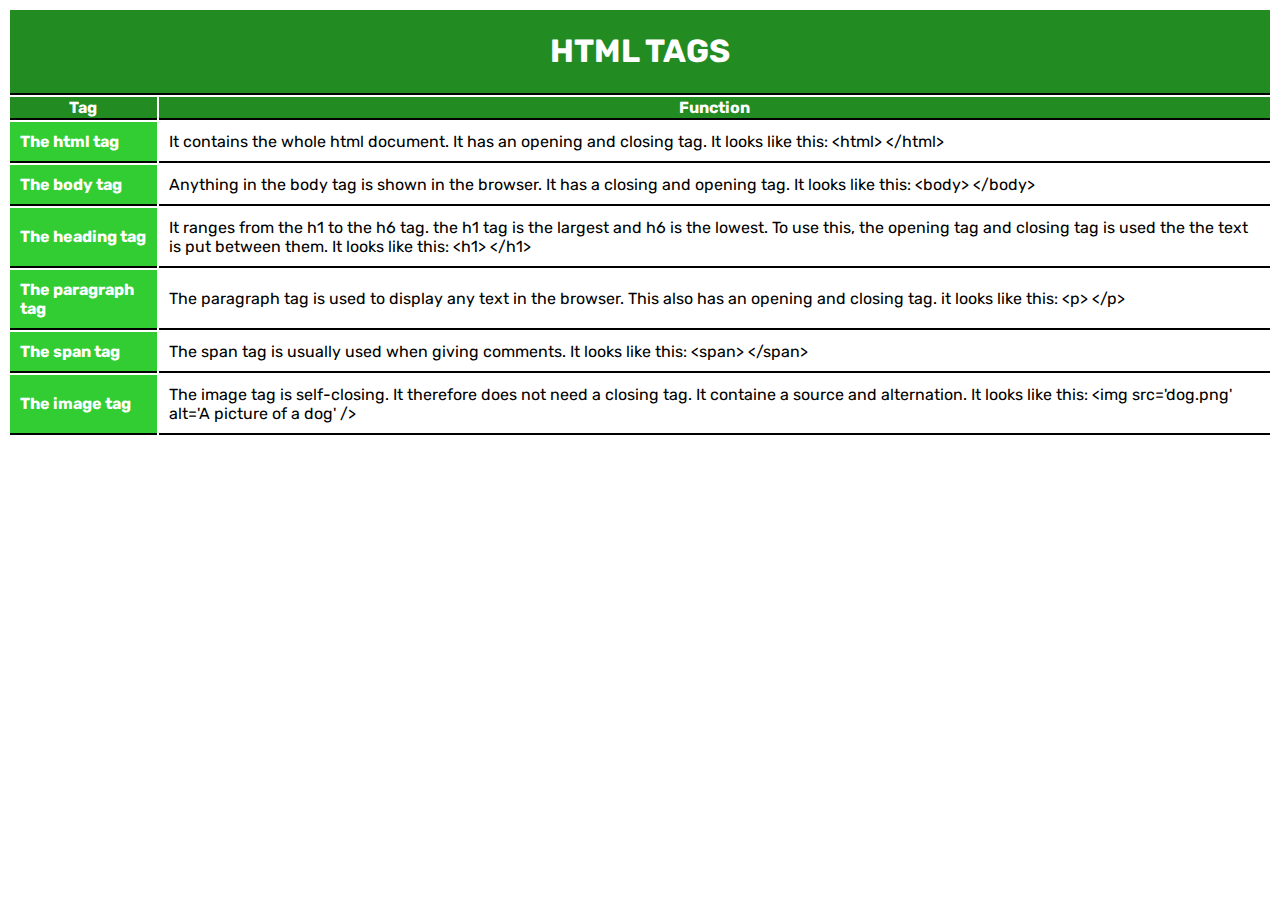
==== index.html @ cd8f887b "first commit" ====
<!DOCTYPE html>
<html>
    <head>
        <title>Codecademy Build Your Own Cheatsheet by Nii Ayite</title>
        <link rel="stylesheet" href="styles.css">
        <link rel="preconnect" href="https://fonts.googleapis.com">
        <link rel="preconnect" href="https://fonts.gstatic.com" crossorigin>
        <link href="https://fonts.googleapis.com/css2?family=Rubik:wght@400;500;700&display=swap" rel="stylesheet">
    </head>

    <body>
        <!-- Table -->
        <table>
            <!-- Table Head -->
            <thead>
                <tr>
                    <th colspan="2">
                        <h1 class="title">HTML TAGS</h1>
                    </th>
                </tr>
                <tr>
                    <th>Tag</th>
                    <th>Function</th>
                </tr>
            </thead>

            <!-- Table Body -->
            <tbody>
                <!-- Html tag-->
                <tr>
                    <td class="left">
                        <span>The html tag</span>
                    </td>
                    <td>
                        <span>It contains the whole html document. It has an opening and closing tag. It looks like this: &lt;html&gt; &lt;/html&gt;</span>
                    </td>
                </tr>

                <!-- Body tag -->
                <tr>
                    <td class="left">
                        <span>The body tag</span>
                    </td>
                    <td>
                        <span>Anything in the body tag is shown in the browser. It has a closing and opening tag. It looks like this: &lt;body&gt; &lt;/body&gt;
                        </span>
                    </td>
                </tr>

                <!-- Heading Tag -->
                <tr>
                    <td class="left">
                        <span>The heading tag</span>
                    </td>
                    <td>
                        <span>It ranges from the h1 to the h6 tag. the h1 tag is the largest and h6 is the lowest. To use this, the opening tag and closing tag is used the the text is put between them. It looks like this: &lt;h1&gt; &lt;/h1&gt;</span>
                    </td>
                </tr>

                <!-- Paragraph tag -->
                <tr>
                    <td class="left">
                        <span>The paragraph tag</span>
                    </td>
                    <td>
                        <span>The paragraph tag is used to display any text in the browser. This also has an opening and closing tag. it looks like this: &lt;p&gt; &lt;/p&gt;</span>
                    </td>
                </tr>

                <!-- Span Tag -->
                <tr>
                    <td class="left">
                        <span>The span tag</span>
                    </td>
                    <td>
                        <span>The span tag is usually used when giving comments. It looks like this: &lt;span&gt; &lt;/span&gt;</span>
                    </td>
                </tr>

                <!-- Image tag -->
                <tr>
                    <td class="left">
                        <span>The image tag</span>
                    </td>
                    <td>The image tag is self-closing. It therefore does not need a closing tag. It containe a source and alternation. It looks like this: &lt;img src='dog.png' alt='A picture of a dog' /&gt;</td>
                </tr>
            </tbody>
        </table>
    </body>
</html>
---- styles.css ----
* {
    font-family: 'Rubik';
}

/* Table */
td, th {
    border-bottom: 2px solid #000;
}

td {
    padding: 10px;
}

th {
    background-color: #228B22;
    color: #fff;
}

.left {
    background-color: #32CD32;
    color: #fff;
    font-weight: bold;
}
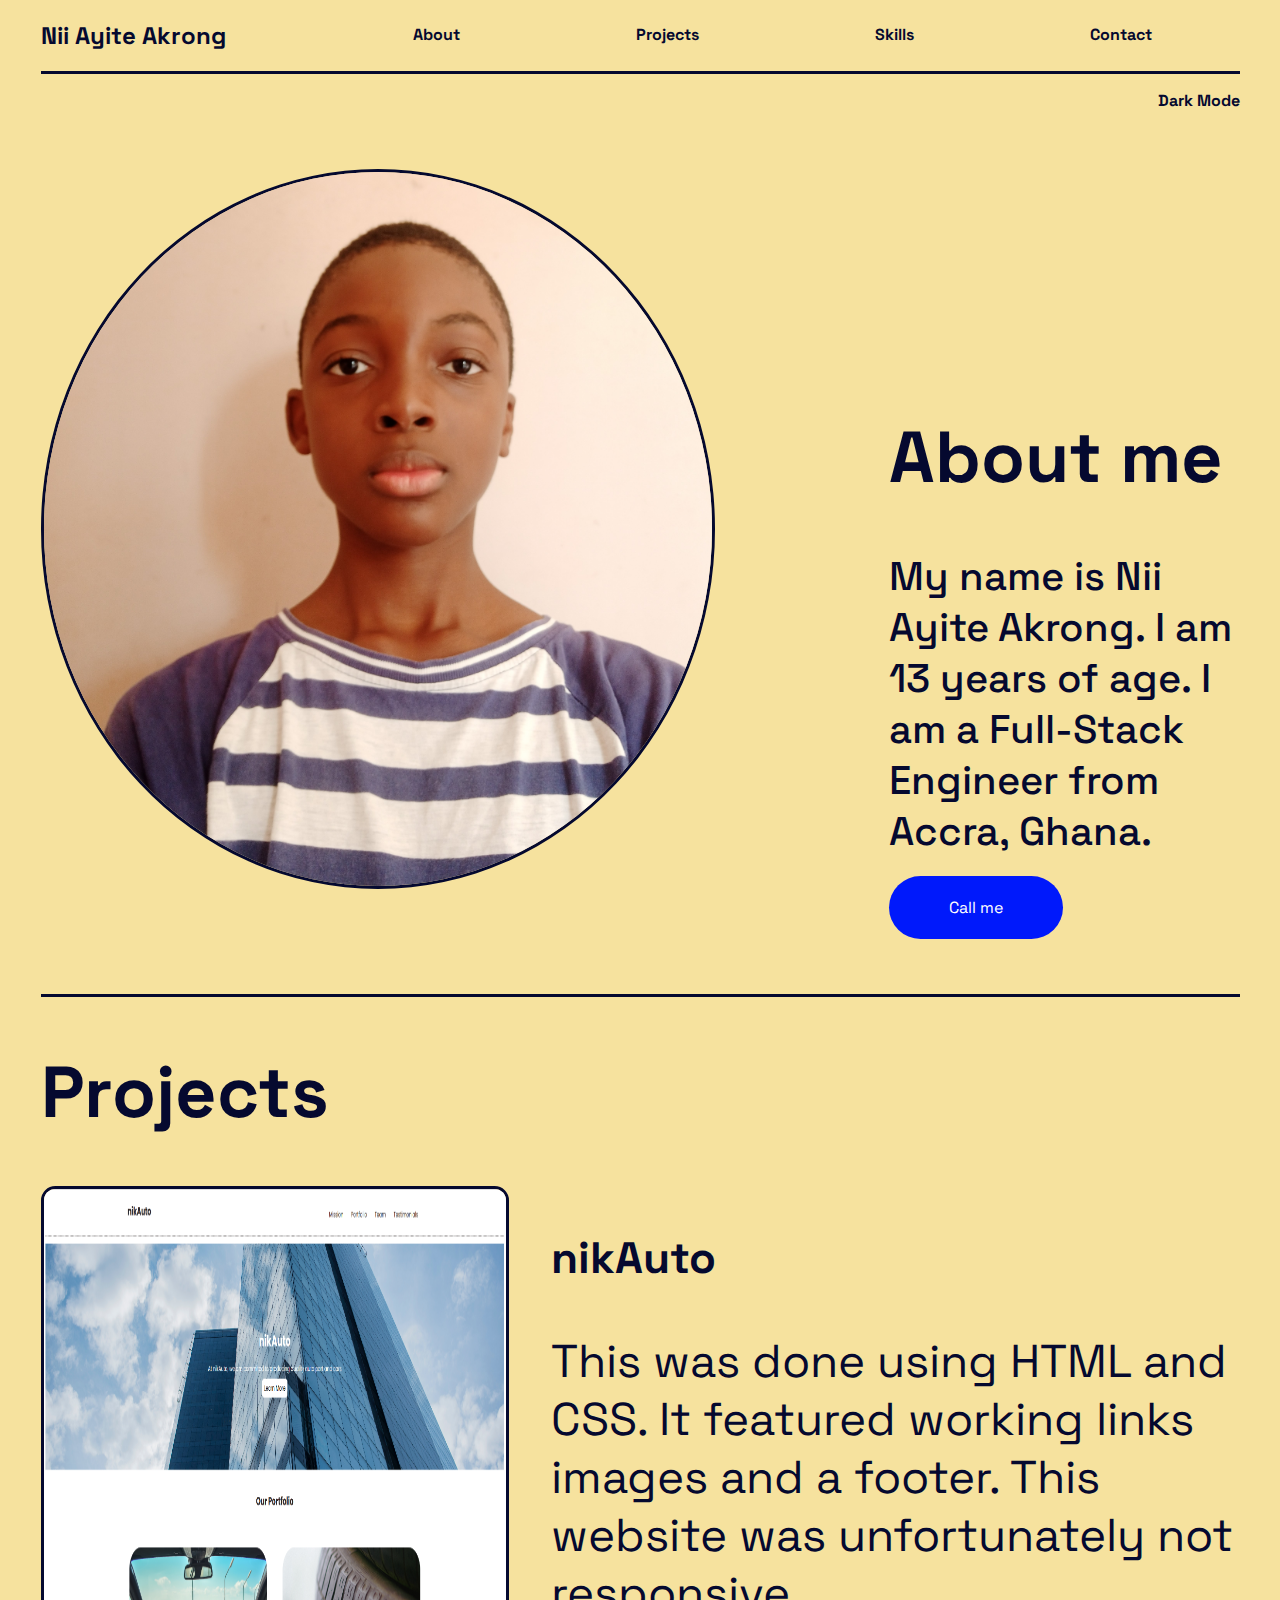
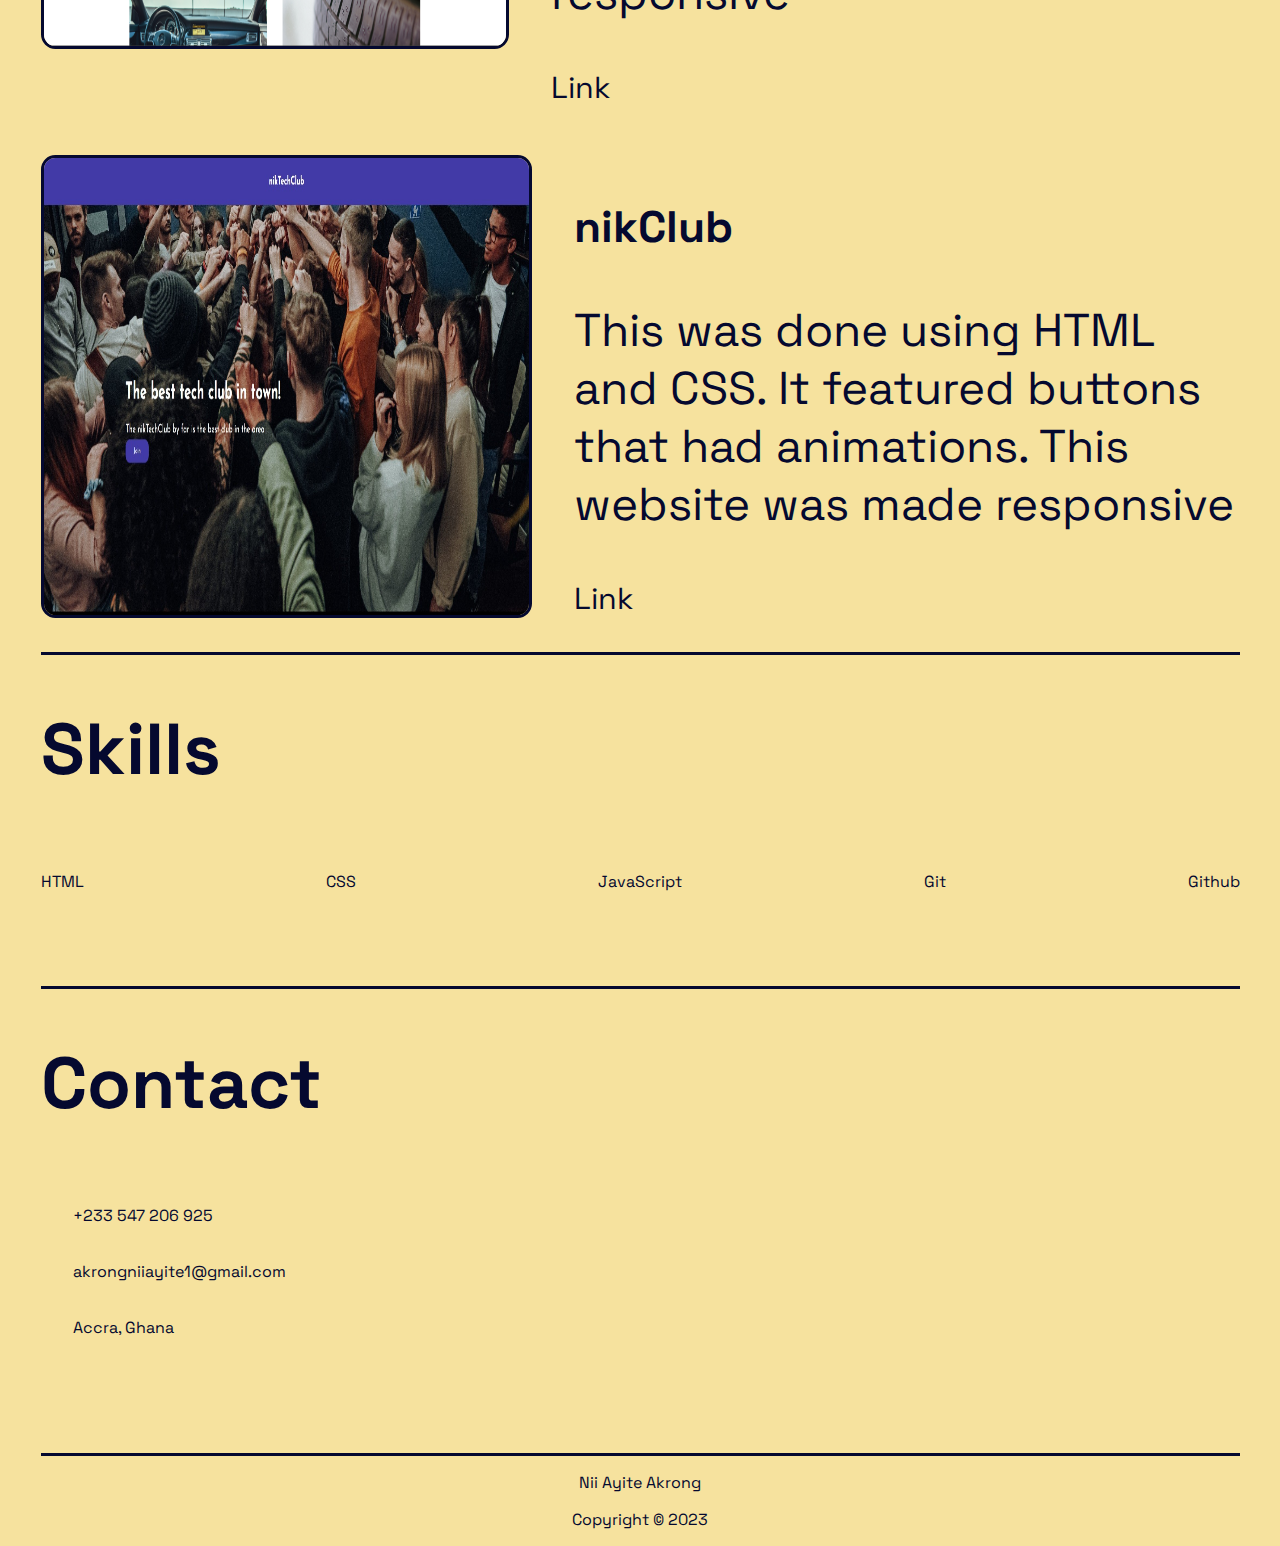
==== commit deeaf18d: "Created portfolio" ====
--- a/index.html
+++ b/index.html
@@ -1,90 +1,136 @@
 <!DOCTYPE html>
-<html>
-    <head>
-        <title>Codecademy Build Your Own Cheatsheet by Nii Ayite</title>
-        <link rel="stylesheet" href="styles.css">
-        <link rel="preconnect" href="https://fonts.googleapis.com">
-        <link rel="preconnect" href="https://fonts.gstatic.com" crossorigin>
-        <link href="https://fonts.googleapis.com/css2?family=Rubik:wght@400;500;700&display=swap" rel="stylesheet">
-    </head>
+<html lang="en">
+<head>
+    <meta charset="UTF-8">
+    <meta http-equiv="X-UA-Compatible" content="IE=edge">
+    <meta name="viewport" content="width=device-width, initial-scale=1.0">
+    <title>Nii Ayite Akrong | Portfolio</title>
+    <link rel="stylesheet" href="/style.css">
+    <link rel="preconnect" href="https://fonts.googleapis.com"><link rel="preconnect" href="https://fonts.gstatic.com" crossorigin><link href="https://fonts.googleapis.com/css2?family=Space+Grotesk:wght@300;400;500;600;700&display=swap" rel="stylesheet">
+    <link rel="stylesheet" href="https://cdnjs.cloudflare.com/ajax/libs/font-awesome/6.2.1/css/all.min.css" integrity="sha512-MV7K8+y+gLIBoVD59lQIYicR65iaqukzvf/nwasF0nqhPay5w/9lJmVM2hMDcnK1OnMGCdVK+iQrJ7lzPJQd1w==" crossorigin="anonymous" referrerpolicy="no-referrer" />
+</head>
+<body>
+    <!-- Navigation and main section-->
+    <header class="header">
+        <!-- Navigation -->
+        <nav class="nav">
+            <!-- title -->
+            <h2 class="title">Nii Ayite Akrong</h2>
 
-    <body>
-        <!-- Table -->
-        <table>
-            <!-- Table Head -->
-            <thead>
-                <tr>
-                    <th colspan="2">
-                        <h1 class="title">HTML TAGS</h1>
-                    </th>
-                </tr>
-                <tr>
-                    <th>Tag</th>
-                    <th>Function</th>
-                </tr>
-            </thead>
+            <!-- nav links -->
+            <ul class="nav-link-container">
+                <li class="nav-link"><a href="#about">About</a></li>
+                <li class="nav-link"><a href="#projects">Projects</a></li>
+                <li class="nav-link"><a href="#skills">Skills</a></li>
+                <li class="nav-link"><a href="#contact">Contact</a></li>
+            </ul>
+        </nav>
+        <!-- dark mode toggle -->
+        <div id="toggle" class="toggle-container">
+            <p class="dark-mode">Dark Mode</p>
+        </div>
+        <!-- main section -->
+        <main class="about" id="about">
+            <div class="profile-img-container">
+                <img src="/images/profile.jpg" alt="Profile picture" class="profile-img">
+            </div>
+            <div class="about-me">
+                <h1 class="about-title titles">About me</h1>
+                <p class="about-info">My name is Nii Ayite Akrong. I am 13 years of age. I am a Full-Stack Engineer from Accra, Ghana.</p>
+                <div class="callme-btn">
+                    <a href="#">Call me</a>
+                </div>
+            </div>
+        </main>
+    </header>
 
-            <!-- Table Body -->
-            <tbody>
-                <!-- Html tag-->
-                <tr>
-                    <td class="left">
-                        <span>The html tag</span>
-                    </td>
-                    <td>
-                        <span>It contains the whole html document. It has an opening and closing tag. It looks like this: &lt;html&gt; &lt;/html&gt;</span>
-                    </td>
-                </tr>
+    <!-- Projects section -->
+    <section class="projects" id="projects">
+        <h1 class="titles">Projects</h1>
+        <!-- projects container -->
+        <div class="projects-container">
+            <!-- first project -->
+            <div class="project first-project">
 
-                <!-- Body tag -->
-                <tr>
-                    <td class="left">
-                        <span>The body tag</span>
-                    </td>
-                    <td>
-                        <span>Anything in the body tag is shown in the browser. It has a closing and opening tag. It looks like this: &lt;body&gt; &lt;/body&gt;
-                        </span>
-                    </td>
-                </tr>
+                <div class="project-img-container">
+                    <img src="/images/nik-auto.png" alt="Image of nikAuto website" class="project-img">
+                </div>
 
-                <!-- Heading Tag -->
-                <tr>
-                    <td class="left">
-                        <span>The heading tag</span>
-                    </td>
-                    <td>
-                        <span>It ranges from the h1 to the h6 tag. the h1 tag is the largest and h6 is the lowest. To use this, the opening tag and closing tag is used the the text is put between them. It looks like this: &lt;h1&gt; &lt;/h1&gt;</span>
-                    </td>
-                </tr>
+                <div class="project-info-container">
+                    <h3 class="project-name">nikAuto</h3>
+                    <p>This was done using HTML and CSS. It featured working links images and a footer. This website was unfortunately not responsive</p>
+                    <a href="https://niiayite.github.io/Company-Home-Page/" target="_blank">Link</a>
+                </div>
 
-                <!-- Paragraph tag -->
-                <tr>
-                    <td class="left">
-                        <span>The paragraph tag</span>
-                    </td>
-                    <td>
-                        <span>The paragraph tag is used to display any text in the browser. This also has an opening and closing tag. it looks like this: &lt;p&gt; &lt;/p&gt;</span>
-                    </td>
-                </tr>
+            </div>
+            <!-- second project -->
+            <div class="project second-project">
 
-                <!-- Span Tag -->
-                <tr>
-                    <td class="left">
-                        <span>The span tag</span>
-                    </td>
-                    <td>
-                        <span>The span tag is usually used when giving comments. It looks like this: &lt;span&gt; &lt;/span&gt;</span>
-                    </td>
-                </tr>
+                <div class="project-img-container">
+                    <img src="/images/nik-club.jpeg" alt="Image of nikClub website" class="project-img">
+                </div>
 
-                <!-- Image tag -->
-                <tr>
-                    <td class="left">
-                        <span>The image tag</span>
-                    </td>
-                    <td>The image tag is self-closing. It therefore does not need a closing tag. It containe a source and alternation. It looks like this: &lt;img src='dog.png' alt='A picture of a dog' /&gt;</td>
-                </tr>
-            </tbody>
-        </table>
-    </body>
+                <div class="project-info-container">
+                    <h3 class="project-name">nikClub</h3>
+                    <p>This was done using HTML and CSS. It featured buttons that had animations. This website was made responsive</p>
+                    <a href="https://niiayite.github.io/nikTechClub/" target="_blank">Link</a>
+                </div>
+
+            </div>
+        </div>
+    </section>
+
+    <!-- Skills section -->
+    <section class="skills" id="skills">
+        <h1 class="titles">Skills</h1>
+        <div class="icons">
+            <div class="html">
+                <i class="fa-brands fa-html5"></i>      HTML
+            </div>
+
+            <div class="css">
+                <i class="fa-brands fa-css3-alt"></i>       CSS
+            </div>
+
+            <div class="javascript">
+                <i class="fa-brands fa-square-js"></i>      JavaScript
+            </div>
+
+            <div class="git">
+                <i class="fa-brands fa-git-alt"></i>        Git
+            </div>
+
+            <div class="github">
+                <i class="fa-brands fa-github"></i>     Github
+            </div>
+        </div>
+    </section>
+
+    <!-- contact section -->
+    <section class="contact" id="contact">
+        <h1 class="titles">Contact</h1>
+
+        <div class="contacts">
+            <div class="phone">
+                <i class="fa-solid fa-phone"></i>       +233 547 206 925
+            </div>
+
+            <div class="mail">
+                <i class="fa-solid fa-envelope"></i>        akrongniiayite1@gmail.com
+            </div>
+
+            <div class="location">
+                <i class="fa-solid fa-location-dot"></i>        Accra, Ghana
+            </div>
+        </div>
+    </section>
+
+    <!-- footer -->
+    <footer>
+        <p>Nii Ayite Akrong</p>
+        <p>Copyright &copy; 2023</p>
+    </footer>
+
+    <script src="/main.js"></script>
+</body>
 </html>--- a/style.css
+++ b/style.css
@@ -0,0 +1,320 @@
+/* Universal styles */
+body {
+    font-family: 'Space Grotesk', sans-serif;
+    background-color: var(--background);
+    margin: 0 2.53125rem 0 2.53125rem;
+    color: var(--primary-color);
+
+    --primary-color: #05092F;
+    --btn-color: #0019FB;
+    --background: #F6E29E;
+    --white: #FFFFFF;
+
+    --dark-primary-color: #F6E29E;
+    --dark-background: #05092F;
+    --dark-btn-color: rgb(11, 107, 11);
+}
+
+.titles{
+    font-size: 4.5rem;
+    font-weight: bold;
+}
+
+/*-- universal media query --*/
+@media only screen and (max-width: 820px) {
+    body {
+        max-width: 51.25rem;
+        overflow-x: hidden;
+    }
+
+    .titles {
+        font-size: 3rem;
+    }
+}
+
+/* phones */
+@media only screen and (max-width: 425px) {
+    .titles {
+        font-size: 2rem;
+    }
+}
+
+/*-- Header --*/
+
+/*-- Nav --*/
+nav.nav {
+    display: flex;
+    justify-content: space-between;
+    border-bottom: 3px solid var(--primary-color);
+}
+/* title */
+h2.title {
+    font-size: 1.5rem;
+    font-weight: bold;
+}
+/* links */
+ul.nav-link-container {
+    list-style: none;
+    display: flex;
+    justify-content: space-between;
+    padding-top: 0.5rem;
+}
+
+ul li.nav-link a {
+    color: var(--primary-color);
+    text-decoration: none;
+    margin: 5.5rem;
+    font-weight: bold;
+}
+
+/* toggle */
+div.toggle-container {
+    text-align: right;
+    font-weight: bold;
+}
+
+/*-- navigation media query --*/
+/* tablets */
+@media only screen and (max-width: 820px) {
+    .nav {
+        overflow-x: hidden;
+    }
+
+    h2.title {
+        font-size: 1.5rem;
+    }
+
+    ul.nav-link-container {
+        justify-content: center;
+        align-items: center;
+    }
+
+    ul li.nav-link a {
+        margin: 1rem;
+    }
+}
+
+/* phones */
+@media only screen and (max-width: 425px) {
+    .nav {
+        flex-direction: column;
+        text-align: center;
+        align-items: center;
+    }
+
+    h2.title {
+        font-size: 1.2rem;
+    }
+
+    ul.nav-link-container {
+        flex-direction: column;
+        justify-content: space-between;
+        padding: 0;
+    }
+
+    ul li.nav-link {
+        margin: 0.5rem;
+    }
+}
+
+div.toggle-container p:hover {
+    text-decoration: underline;
+    cursor: pointer;
+}
+
+/* -- main -- */
+main {
+    border-bottom: 3px solid var(--primary-color);
+    padding-bottom: 4.75rem;
+}
+/* about */
+main .profile-img-container {
+    margin-top: 2.625rem;
+    max-width: 44.625rem;
+    max-height: 44.625rem;
+}
+
+main .profile-img-container img.profile-img {
+    width: 100%;
+    height: 100%;
+    border: 3px solid var(--primary-color);
+    border-radius: 50%;
+}
+
+main.about {
+    display: flex;
+    justify-content: space-between;
+}
+
+main .about-me {
+    margin-left: 11.28125rem;
+    margin-top: 14.75rem;
+}
+
+main .about-me p.about-info {
+    font-size: 2.5rem;
+    font-weight: 500;
+}
+
+main .callme-btn a {
+    color: var(--white);
+    text-decoration: none;
+    background-color: var(--btn-color);
+    padding: 1.3125rem 3.75rem 1.3125rem 3.75rem;
+    border-radius: 2.375rem;
+    font-size: 1rem;
+}
+
+/*-- media query for main section --*/
+/* tablets */
+@media only screen and (max-width: 820px) {
+    main .profile-img-container {
+        max-width: 22.3125rem;
+        max-height: 22.3125rem;
+    }
+
+    main.about {
+        flex-direction: column;
+        text-align: center;
+        align-items: center;
+    }
+
+    main .about-me {
+        margin: 0;
+        margin-top: 4rem;
+    }
+
+    main .about-me p.about-info {
+        font-size: 2rem;
+        font-weight: 300;
+    }
+
+    main .callme-btn a {
+        padding: 1rem;
+    }
+}
+
+/* phones */
+@media only  screen and (max-width: 425px) {
+    main .about-me {
+        margin: 0;
+    }
+
+    main .about-me p.about-info {
+        font-size: 1rem;
+        font-weight: 300;
+    }
+}
+
+/* -- project section -- */
+section.projects {
+    margin-top: 2.90625rem;
+    padding-bottom: 2.15625rem;
+    border-bottom: 3px solid var(--primary-color);
+}
+
+section .project {
+    display: flex;
+    justify-content: space-between;
+}
+
+section .first-project {
+    margin-bottom: 3rem;
+}
+
+section .project-img-container {
+    max-width: 56.375rem;
+    max-height: 28.5625rem;
+    margin-right: 3rem;
+}
+
+section .project-img {
+    width: 100%;
+    height: 100%;
+    border: 3px solid var(--primary-color);
+    border-radius: 0.9rem;
+}
+
+section .project-name {
+    font-size: 2.75rem;
+}
+
+section.projects p {
+    font-size: 2.875rem;
+}
+
+section a {
+    font-size: 1.9rem;
+    color: var(--primary-color);
+    text-decoration: none;
+}
+
+section a:hover {
+    text-decoration: underline;
+}
+
+/* media query for projects section */
+@media only screen and (max-width: 820px) {
+    section .project-img-container {
+        margin: 0;
+    }
+
+    section .project {
+        flex-direction: column;
+    }
+
+    section .project-name {
+        font-size: 1.5rem;
+    }
+
+    section.projects p {
+        font-size: 1rem;
+    }
+
+    section a {
+        font-size: 1rem;
+    }
+}
+
+/* -- skills section --*/
+section.skills {
+    padding-bottom: 5.4rem;
+    border-bottom: 3px solid var(--primary-color);
+}
+
+section.skills .icons {
+    display: flex;
+    justify-content: space-between;
+}
+
+section.skills i {
+    font-size: 2.75rem;
+}
+
+/* contact section */
+section.contact {
+    padding-bottom: 6.7rem;
+    border-bottom: 3px solid var(--primary-color);
+}
+
+section.contact i {
+    font-size: 2.75rem;
+    margin: 1rem;
+}
+
+/*-- media query for phones --*/
+@media only screen and (max-width: 425px) {
+    section.skills .icons {
+        flex-direction: column;
+        text-align: center;
+    }
+
+    section.skills i {
+        padding: 0 0 2rem 1rem;
+    }
+}
+
+/* -- footer --*/
+footer {
+    text-align: center;
+}